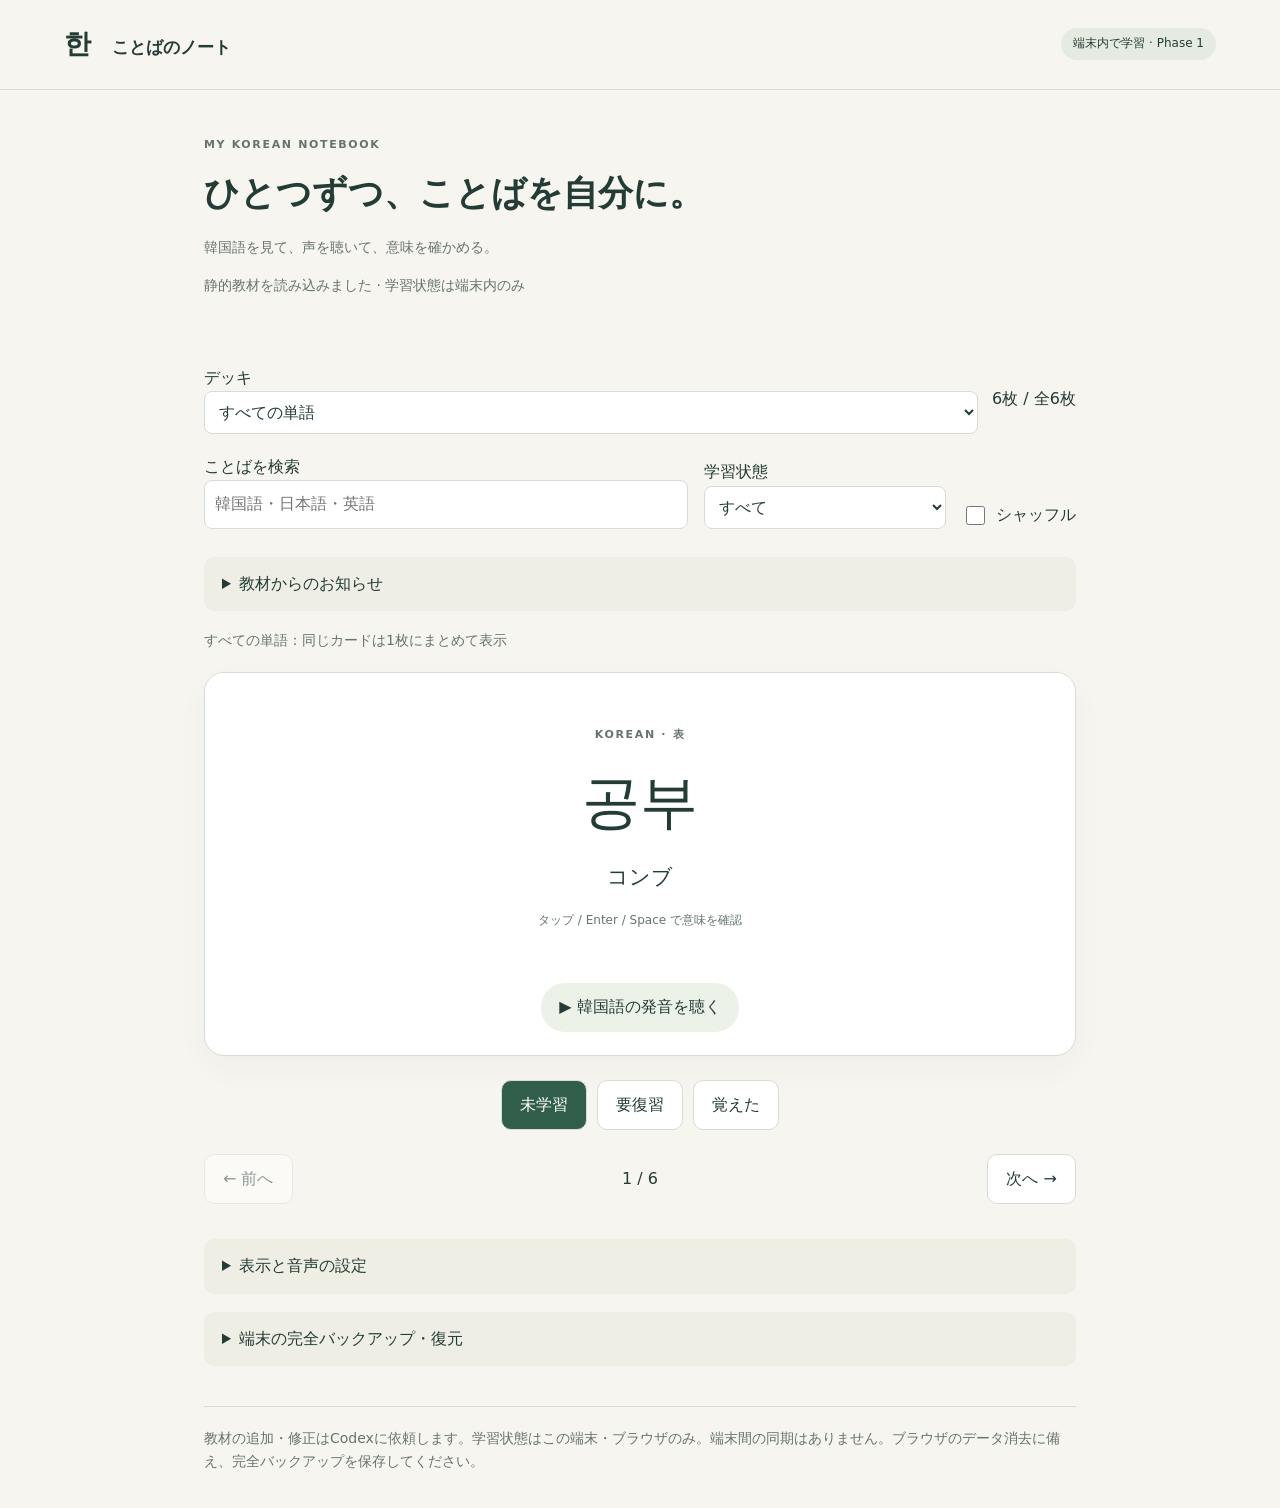
==== docs/index.html @ 1b227cf5 "Publish buildless Korean flashcards with local learning and validated backups" ====
<!doctype html><html lang="ja"><head><meta charset="utf-8"><meta name="viewport" content="width=device-width,initial-scale=1"><title>ことばのノート | 韓国語カード</title><link rel="stylesheet" href="./styles.css"></head>
<body><header><div class="brand">한 <span>ことばのノート</span></div><span class="badge">端末内で学習 · Phase 1</span></header><main>
<div class="intro"><p class="eyebrow">MY KOREAN NOTEBOOK</p><h1>ひとつずつ、ことばを自分に。</h1><p>韓国語を見て、声を聴いて、意味を確かめる。</p></div>
<p id="catalogStatus" class="muted" role="status">教材を読み込んでいます…</p><p id="message" role="status" aria-live="polite"></p>
<details id="legacy" hidden><summary>以前のローカル教材について</summary><p id="legacyCount"></p><label class="inline"><input id="legacyAck" type="checkbox">旧データを保持して移行し、同じ語が重複する場合があることを確認しました</label><button id="migrate">Phase 0データをこの端末へ移行</button></details>
<section aria-label="カード閲覧"><div class="toolbar"><label>デッキ<select id="deckSelect"><option value="">すべての単語</option></select></label><span id="count">0枚</span></div>
<div class="filters"><label>ことばを検索<input type="search" id="search" placeholder="韓国語・日本語・英語"></label><label>学習状態<select id="filter"><option value="">すべて</option><option value="unseen">未学習</option><option value="review">要復習</option><option value="known">覚えた</option></select></label><label class="inline"><input id="shuffle" type="checkbox">シャッフル</label></div>
<details id="warningsBox" hidden><summary>教材からのお知らせ</summary><ul id="warnings"></ul></details><p id="empty">表示するカードがありません。検索・絞り込み、教材の読み込み状態を確認してください。</p>
<div id="studyContent" hidden><p id="source" class="muted"></p><div class="card-shell"><button id="card" class="card" aria-label="カードを裏返す"><span id="side" class="eyebrow"></span><span id="primary"></span><span id="secondary"></span><span id="flipHint"></span></button><button id="speak" class="audio">▶ 韓国語の発音を聴く</button></div>
<p id="review" class="review"></p><details id="aids"><summary>読みの補助・発音メモ</summary><div id="aidText"></div></details><div id="notes" hidden></div>
<div class="study-actions" aria-label="このカードの学習状態"><button id="unseen" aria-pressed="false">未学習</button><button id="reviewState" aria-pressed="false">要復習</button><button id="known" aria-pressed="false">覚えた</button></div>
<div class="navigation"><button id="prev">← 前へ</button><span id="position" aria-live="polite"></span><button id="next">次へ →</button></div></div></section>
<details class="settings"><summary>表示と音声の設定</summary><label class="inline"><input type="checkbox" id="kana" checked>カタカナを表示</label><label class="inline"><input type="checkbox" id="romanization">ローマ字（RR）を読み補助に表示</label><label class="inline"><input type="checkbox" id="ipa">IPAを読み補助に表示</label><p class="muted">カタカナは発音の近似です。</p><label>韓国語の音声<select id="voice"></select></label><label>読み上げ速度 <input id="rate" type="range" min="0.5" max="1.5" step="0.1" value="0.9"><output id="rateValue">0.9</output></label><p id="speechStatus" role="status"></p></details>
<details id="backupPanel"><summary>端末の完全バックアップ・復元</summary><p>全教材・所属・学習状態・表示設定を保存します。個人バックアップはGitへ入れず、手元に保管してください。</p><button id="export" disabled>完全バックアップを保存</button><h2>バックアップから復元</h2><p>20 MiBまで。同じIDは内容・状態を上書きし、ファイルにない既存データは残します。復元した内容は端末内でカタログ更新より優先します。</p><label>バックアップJSONファイル<input id="backupFile" type="file" accept=".json,application/json"></label><label>バックアップJSON本文<textarea id="backupText" rows="6" spellcheck="false"></textarea></label><button id="previewRestore" disabled>復元内容を確認</button><section id="restorePreview" hidden><p id="restoreSummary"></p><label class="inline"><input id="restoreAck" type="checkbox">同IDの上書きと復元内容の端末内保護を確認しました</label><button id="restoreConfirm" class="primary">確認した内容で復元</button></section>
<h2>配信教材の最新版に戻す</h2><p>復元保護を解除し、現在読み込んだカタログにあるIDの教材内容・デッキ・所属を配信版に戻します。学習状態とカタログにない教材は保持します。事前に完全バックアップを保存してください。</p><label class="inline"><input id="latestAck" type="checkbox">カタログにある教材の復元保護を解除することを確認しました</label><button id="latest" disabled>配信教材の最新版に戻す</button></details>
<footer>教材の追加・修正はCodexに依頼します。学習状態はこの端末・ブラウザのみ。端末間の同期はありません。ブラウザのデータ消去に備え、完全バックアップを保存してください。</footer>
</main><script type="module" src="./js/app.js"></script></body></html>
---- docs/styles.css ----
:root{color-scheme:light;--ink:#233c35;--muted:#66746e;--paper:#f7f5ef;--line:#d6ddd4;--green:#315d4b}*{box-sizing:border-box}body{margin:0;background:var(--paper);color:var(--ink);font:16px/1.65 system-ui,"Yu Gothic",sans-serif}header{padding:22px max(5vw,20px);border-bottom:1px solid var(--line);display:flex;align-items:center;justify-content:space-between;gap:12px}.brand{font-size:27px;font-weight:650}.brand span{font-size:17px;margin-left:12px}.badge{font-size:12px;background:#e6ebe1;padding:6px 12px;border-radius:20px}main{max-width:920px;margin:auto;padding:35px 24px}.eyebrow{letter-spacing:.15em;font-size:11px;font-weight:650;color:var(--muted)}h1{font-size:clamp(24px,4vw,35px);font-weight:600;margin:9px 0}h2{font-size:23px}.intro>p:last-child,.muted,footer{color:var(--muted);font-size:14px}nav{display:flex;gap:10px;margin:30px 0 10px}button,select,input,textarea{font:inherit}button{cursor:pointer;border:1px solid var(--line);border-radius:10px;background:#fff;padding:11px 18px;color:var(--ink)}button:hover{background:#edf1e9}button:disabled{opacity:.5;cursor:default}button:focus-visible,select:focus-visible,textarea:focus-visible,input:focus-visible,summary:focus-visible{outline:3px solid #c08840;outline-offset:3px}nav button[aria-pressed=true],.primary{background:var(--green);color:white;border-color:var(--green)}[hidden]{display:none!important}#message{min-height:26px;overflow-wrap:anywhere}.error{color:#9b3428}.toolbar{display:flex;align-items:center;justify-content:space-between;gap:14px}.toolbar label{flex:1}label{display:block;margin:10px 0}select,textarea{display:block;width:100%;border:1px solid var(--line);background:white;border-radius:8px;padding:10px;color:var(--ink)}textarea{resize:vertical}input[type=file]{display:block;max-width:100%;margin-top:7px}input[type=checkbox]{width:19px;height:19px;accent-color:var(--green)}.card-shell{background:white;border:1px solid var(--line);border-radius:20px;margin-top:20px;overflow:hidden;box-shadow:0 12px 30px #263b3009}.card{width:100%;min-height:310px;border:0;border-radius:0;display:flex;flex-direction:column;align-items:center;justify-content:center;gap:16px;padding:30px}.card:hover{background:#fffef9}#primary{font-size:clamp(30px,6vw,58px);line-height:1.45;overflow-wrap:anywhere;max-width:100%}#secondary{font-size:21px;white-space:pre-wrap;overflow-wrap:anywhere;max-width:100%}#flipHint{font-size:12px;color:var(--muted)}.audio{display:block;margin:0 auto 23px;background:#edf2e9;border:0;border-radius:24px}.navigation{display:flex;justify-content:space-between;align-items:center;margin:24px 0}.review{color:#8d5721}details{margin:18px 0;padding:14px 18px;background:#eeeee5;border-radius:10px}summary{cursor:pointer;font-weight:550}#notes p,#aidText p{white-space:pre-wrap;overflow-wrap:anywhere}.settings{margin-top:35px}.settings label{max-width:570px}.inline{display:flex;align-items:center;gap:8px}.import-tools{display:flex;align-items:center;gap:20px;flex-wrap:wrap}.preview-row{display:flex;align-items:flex-start;gap:12px;padding:15px;background:white;border:1px solid var(--line);border-radius:9px}.preview-row span{overflow-wrap:anywhere;min-width:0;white-space:pre-wrap}#confirm{margin:18px 6px 0 0}footer{margin:40px 0 0;border-top:1px solid var(--line);padding-top:20px}#source,#warnings li,#previewWarnings li{overflow-wrap:anywhere}#rate{vertical-align:middle;max-width:55%}@media(max-width:520px){header{padding:15px;align-items:flex-start}.brand span{display:block;margin:0;font-size:13px}.badge{font-size:10px}main{padding:23px 16px}.toolbar{align-items:flex-end}#count{font-size:12px;white-space:nowrap}.card{min-height:280px;padding:25px 18px}button{padding:10px 13px}.navigation{gap:8px}}
input[type=search]{display:block;width:100%;padding:10px;border:1px solid var(--line);border-radius:8px;background:white;color:var(--ink)}.filters{display:grid;grid-template-columns:2fr 1fr auto;gap:16px;align-items:end}.filters label{min-width:0}.study-actions{display:flex;gap:10px;justify-content:center;margin-top:24px}.study-actions button[aria-pressed=true]{background:var(--green);color:white}#results{white-space:pre-wrap;overflow-wrap:anywhere}.inline input{flex-shrink:0}@media(max-width:600px){.filters{grid-template-columns:1fr 1fr;gap:4px 12px}.filters>label:first-child{grid-column:1/-1}.study-actions{gap:7px}}
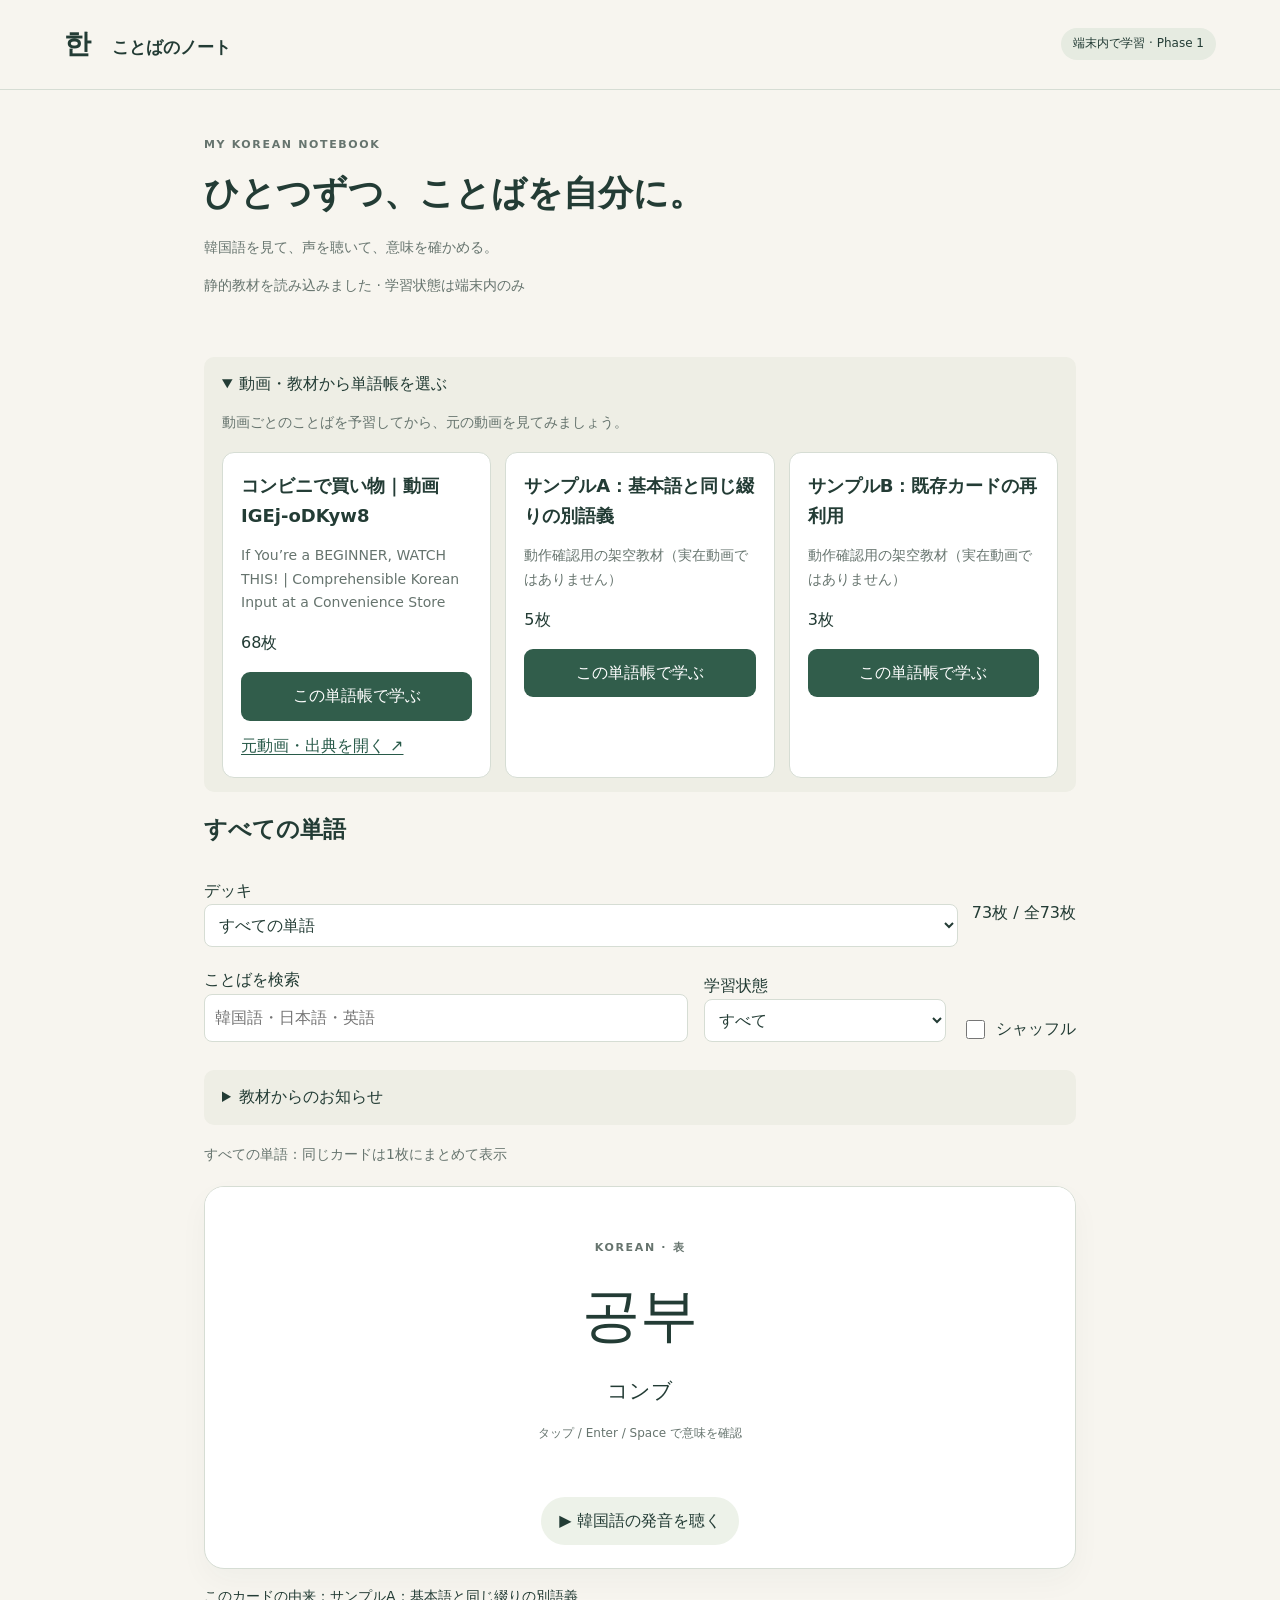
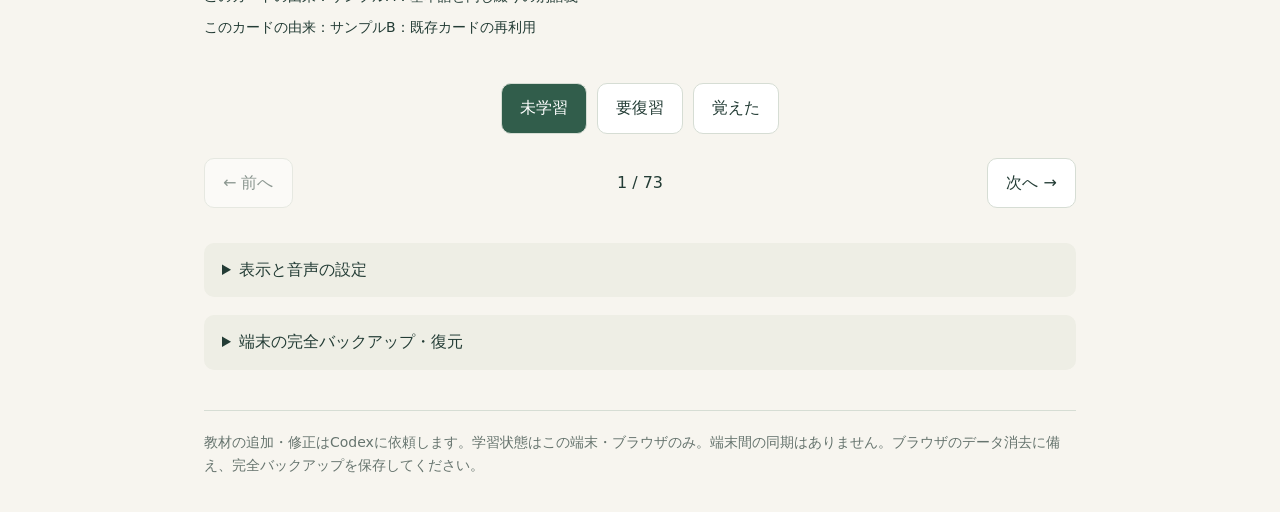
==== commit 87c3f12d: "Add video-specific deck navigation and convenience store vocabulary" ====
--- a/docs/index.html
+++ b/docs/index.html
@@ -2,12 +2,14 @@
 <body><header><div class="brand">한 <span>ことばのノート</span></div><span class="badge">端末内で学習 · Phase 1</span></header><main>
 <div class="intro"><p class="eyebrow">MY KOREAN NOTEBOOK</p><h1>ひとつずつ、ことばを自分に。</h1><p>韓国語を見て、声を聴いて、意味を確かめる。</p></div>
 <p id="catalogStatus" class="muted" role="status">教材を読み込んでいます…</p><p id="message" role="status" aria-live="polite"></p>
+<details id="deckLibrary" open><summary>動画・教材から単語帳を選ぶ</summary><p class="muted">動画ごとのことばを予習してから、元の動画を見てみましょう。</p><div id="deckCards" class="deck-grid"></div></details>
 <details id="legacy" hidden><summary>以前のローカル教材について</summary><p id="legacyCount"></p><label class="inline"><input id="legacyAck" type="checkbox">旧データを保持して移行し、同じ語が重複する場合があることを確認しました</label><button id="migrate">Phase 0データをこの端末へ移行</button></details>
-<section aria-label="カード閲覧"><div class="toolbar"><label>デッキ<select id="deckSelect"><option value="">すべての単語</option></select></label><span id="count">0枚</span></div>
+<section aria-label="カード閲覧"><h2 id="studyHeading" tabindex="-1">すべての単語</h2><div id="selectedSource" class="source-panel"></div><div class="toolbar"><label>デッキ<select id="deckSelect"><option value="">すべての単語</option></select></label><span id="count">0枚</span></div>
 <div class="filters"><label>ことばを検索<input type="search" id="search" placeholder="韓国語・日本語・英語"></label><label>学習状態<select id="filter"><option value="">すべて</option><option value="unseen">未学習</option><option value="review">要復習</option><option value="known">覚えた</option></select></label><label class="inline"><input id="shuffle" type="checkbox">シャッフル</label></div>
 <details id="warningsBox" hidden><summary>教材からのお知らせ</summary><ul id="warnings"></ul></details><p id="empty">表示するカードがありません。検索・絞り込み、教材の読み込み状態を確認してください。</p>
 <div id="studyContent" hidden><p id="source" class="muted"></p><div class="card-shell"><button id="card" class="card" aria-label="カードを裏返す"><span id="side" class="eyebrow"></span><span id="primary"></span><span id="secondary"></span><span id="flipHint"></span></button><button id="speak" class="audio">▶ 韓国語の発音を聴く</button></div>
 <p id="review" class="review"></p><details id="aids"><summary>読みの補助・発音メモ</summary><div id="aidText"></div></details><div id="notes" hidden></div>
+<div id="cardSources" class="source-panel" aria-label="このカードの由来"></div>
 <div class="study-actions" aria-label="このカードの学習状態"><button id="unseen" aria-pressed="false">未学習</button><button id="reviewState" aria-pressed="false">要復習</button><button id="known" aria-pressed="false">覚えた</button></div>
 <div class="navigation"><button id="prev">← 前へ</button><span id="position" aria-live="polite"></span><button id="next">次へ →</button></div></div></section>
 <details class="settings"><summary>表示と音声の設定</summary><label class="inline"><input type="checkbox" id="kana" checked>カタカナを表示</label><label class="inline"><input type="checkbox" id="romanization">ローマ字（RR）を読み補助に表示</label><label class="inline"><input type="checkbox" id="ipa">IPAを読み補助に表示</label><p class="muted">カタカナは発音の近似です。</p><label>韓国語の音声<select id="voice"></select></label><label>読み上げ速度 <input id="rate" type="range" min="0.5" max="1.5" step="0.1" value="0.9"><output id="rateValue">0.9</output></label><p id="speechStatus" role="status"></p></details>
--- a/docs/styles.css
+++ b/docs/styles.css
@@ -1,2 +1,3 @@
 :root{color-scheme:light;--ink:#233c35;--muted:#66746e;--paper:#f7f5ef;--line:#d6ddd4;--green:#315d4b}*{box-sizing:border-box}body{margin:0;background:var(--paper);color:var(--ink);font:16px/1.65 system-ui,"Yu Gothic",sans-serif}header{padding:22px max(5vw,20px);border-bottom:1px solid var(--line);display:flex;align-items:center;justify-content:space-between;gap:12px}.brand{font-size:27px;font-weight:650}.brand span{font-size:17px;margin-left:12px}.badge{font-size:12px;background:#e6ebe1;padding:6px 12px;border-radius:20px}main{max-width:920px;margin:auto;padding:35px 24px}.eyebrow{letter-spacing:.15em;font-size:11px;font-weight:650;color:var(--muted)}h1{font-size:clamp(24px,4vw,35px);font-weight:600;margin:9px 0}h2{font-size:23px}.intro>p:last-child,.muted,footer{color:var(--muted);font-size:14px}nav{display:flex;gap:10px;margin:30px 0 10px}button,select,input,textarea{font:inherit}button{cursor:pointer;border:1px solid var(--line);border-radius:10px;background:#fff;padding:11px 18px;color:var(--ink)}button:hover{background:#edf1e9}button:disabled{opacity:.5;cursor:default}button:focus-visible,select:focus-visible,textarea:focus-visible,input:focus-visible,summary:focus-visible{outline:3px solid #c08840;outline-offset:3px}nav button[aria-pressed=true],.primary{background:var(--green);color:white;border-color:var(--green)}[hidden]{display:none!important}#message{min-height:26px;overflow-wrap:anywhere}.error{color:#9b3428}.toolbar{display:flex;align-items:center;justify-content:space-between;gap:14px}.toolbar label{flex:1}label{display:block;margin:10px 0}select,textarea{display:block;width:100%;border:1px solid var(--line);background:white;border-radius:8px;padding:10px;color:var(--ink)}textarea{resize:vertical}input[type=file]{display:block;max-width:100%;margin-top:7px}input[type=checkbox]{width:19px;height:19px;accent-color:var(--green)}.card-shell{background:white;border:1px solid var(--line);border-radius:20px;margin-top:20px;overflow:hidden;box-shadow:0 12px 30px #263b3009}.card{width:100%;min-height:310px;border:0;border-radius:0;display:flex;flex-direction:column;align-items:center;justify-content:center;gap:16px;padding:30px}.card:hover{background:#fffef9}#primary{font-size:clamp(30px,6vw,58px);line-height:1.45;overflow-wrap:anywhere;max-width:100%}#secondary{font-size:21px;white-space:pre-wrap;overflow-wrap:anywhere;max-width:100%}#flipHint{font-size:12px;color:var(--muted)}.audio{display:block;margin:0 auto 23px;background:#edf2e9;border:0;border-radius:24px}.navigation{display:flex;justify-content:space-between;align-items:center;margin:24px 0}.review{color:#8d5721}details{margin:18px 0;padding:14px 18px;background:#eeeee5;border-radius:10px}summary{cursor:pointer;font-weight:550}#notes p,#aidText p{white-space:pre-wrap;overflow-wrap:anywhere}.settings{margin-top:35px}.settings label{max-width:570px}.inline{display:flex;align-items:center;gap:8px}.import-tools{display:flex;align-items:center;gap:20px;flex-wrap:wrap}.preview-row{display:flex;align-items:flex-start;gap:12px;padding:15px;background:white;border:1px solid var(--line);border-radius:9px}.preview-row span{overflow-wrap:anywhere;min-width:0;white-space:pre-wrap}#confirm{margin:18px 6px 0 0}footer{margin:40px 0 0;border-top:1px solid var(--line);padding-top:20px}#source,#warnings li,#previewWarnings li{overflow-wrap:anywhere}#rate{vertical-align:middle;max-width:55%}@media(max-width:520px){header{padding:15px;align-items:flex-start}.brand span{display:block;margin:0;font-size:13px}.badge{font-size:10px}main{padding:23px 16px}.toolbar{align-items:flex-end}#count{font-size:12px;white-space:nowrap}.card{min-height:280px;padding:25px 18px}button{padding:10px 13px}.navigation{gap:8px}}
 input[type=search]{display:block;width:100%;padding:10px;border:1px solid var(--line);border-radius:8px;background:white;color:var(--ink)}.filters{display:grid;grid-template-columns:2fr 1fr auto;gap:16px;align-items:end}.filters label{min-width:0}.study-actions{display:flex;gap:10px;justify-content:center;margin-top:24px}.study-actions button[aria-pressed=true]{background:var(--green);color:white}#results{white-space:pre-wrap;overflow-wrap:anywhere}.inline input{flex-shrink:0}@media(max-width:600px){.filters{grid-template-columns:1fr 1fr;gap:4px 12px}.filters>label:first-child{grid-column:1/-1}.study-actions{gap:7px}}
+.deck-grid{display:grid;grid-template-columns:repeat(auto-fit,minmax(min(100%,240px),1fr));gap:14px;margin-top:18px}.deck-tile{padding:18px;background:white;border:1px solid var(--line);border-radius:12px;min-width:0}.deck-tile h3{font-size:18px;margin:0 0 8px;overflow-wrap:anywhere}.deck-tile p,.source-panel{overflow-wrap:anywhere}.deck-tile a{display:block;margin-top:12px}.deck-open{background:var(--green);color:white!important;padding:11px 15px;border-radius:9px;text-decoration:none;text-align:center}a{color:#285a49;text-underline-offset:3px}a:focus-visible{outline:3px solid #c08840;outline-offset:3px}.source-panel{font-size:14px;padding:0 0 12px}.source-panel p{margin:8px 0}.source-panel:empty{display:none}#studyHeading{scroll-margin-top:20px}
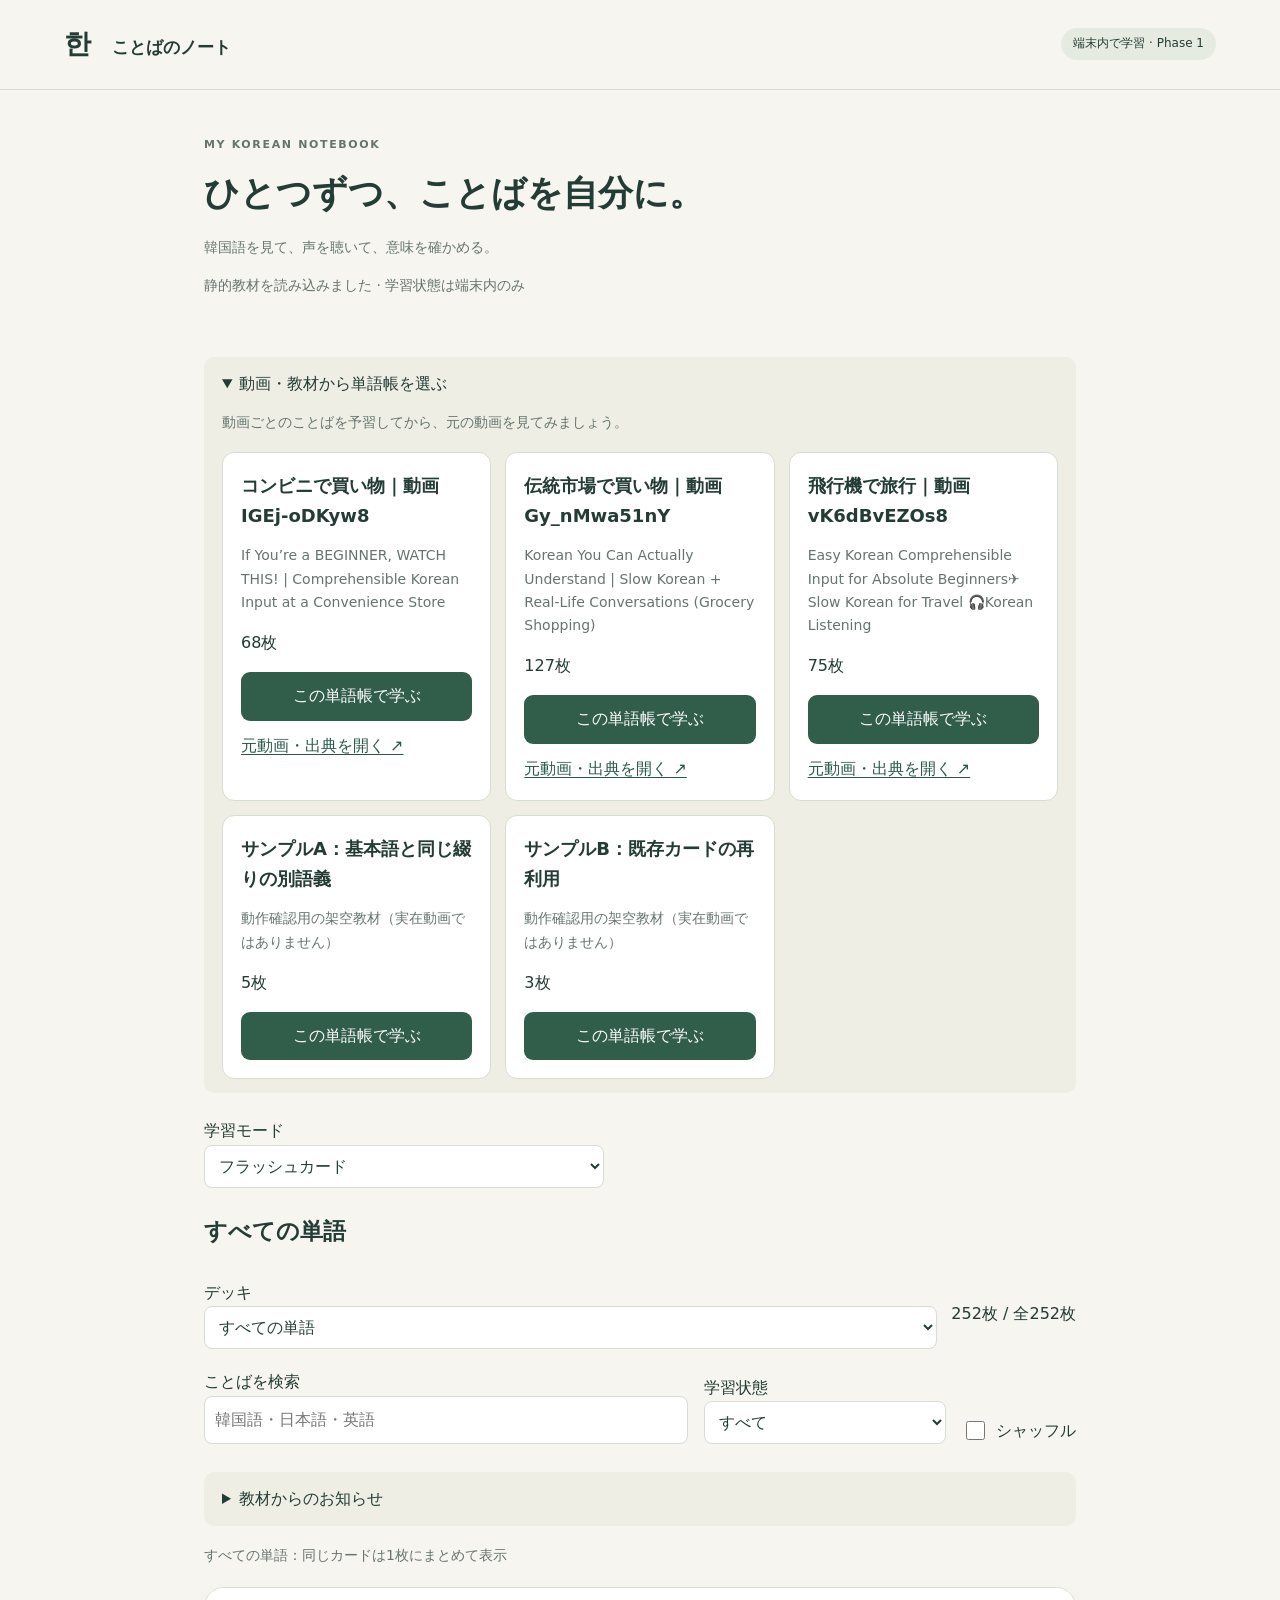
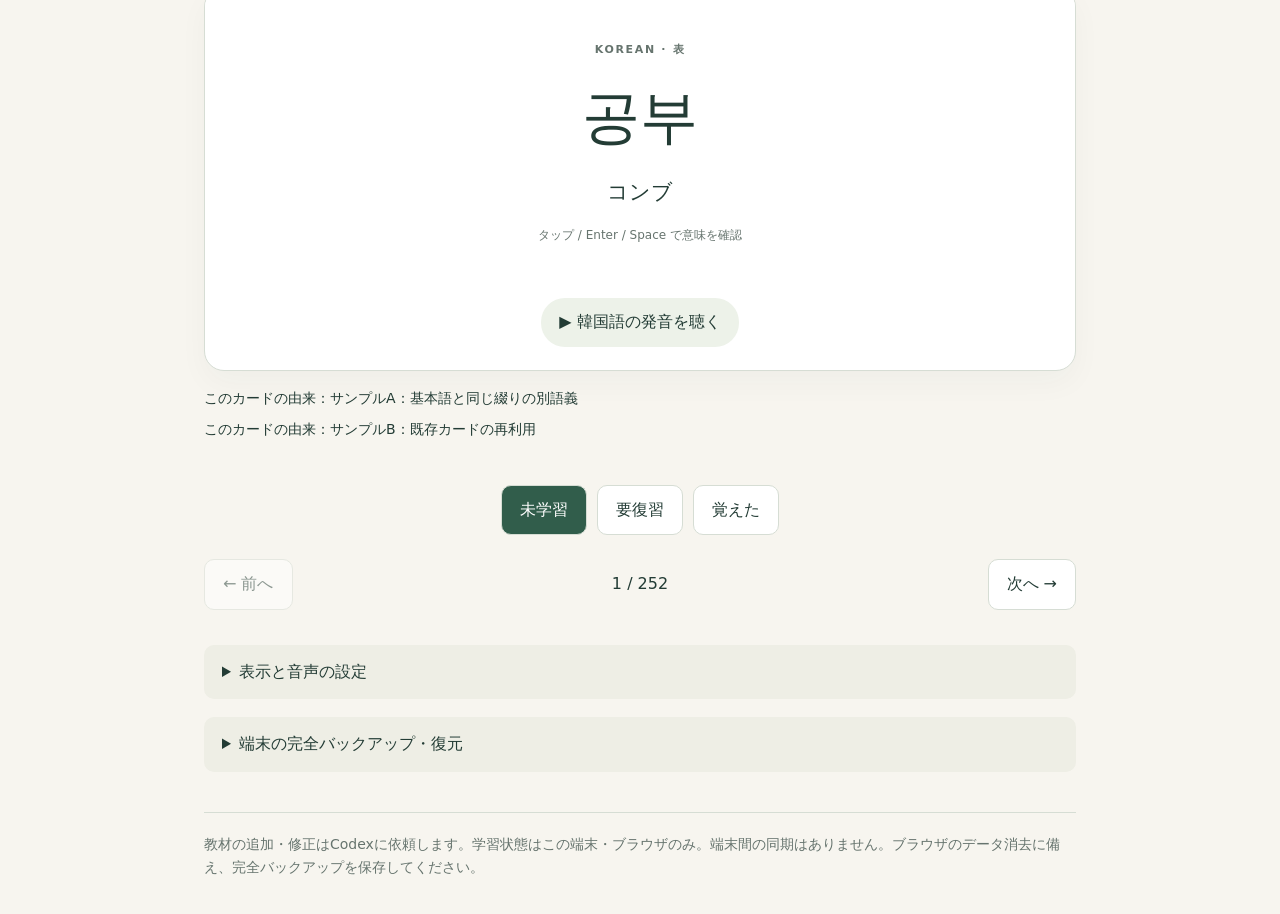
==== commit e76b6456: "Add kana reading practice mode with IME-safe grading" ====
--- a/docs/index.html
+++ b/docs/index.html
@@ -4,10 +4,18 @@
 <p id="catalogStatus" class="muted" role="status">教材を読み込んでいます…</p><p id="message" role="status" aria-live="polite"></p>
 <details id="deckLibrary" open><summary>動画・教材から単語帳を選ぶ</summary><p class="muted">動画ごとのことばを予習してから、元の動画を見てみましょう。</p><div id="deckCards" class="deck-grid"></div></details>
 <details id="legacy" hidden><summary>以前のローカル教材について</summary><p id="legacyCount"></p><label class="inline"><input id="legacyAck" type="checkbox">旧データを保持して移行し、同じ語が重複する場合があることを確認しました</label><button id="migrate">Phase 0データをこの端末へ移行</button></details>
-<section aria-label="カード閲覧"><h2 id="studyHeading" tabindex="-1">すべての単語</h2><div id="selectedSource" class="source-panel"></div><div class="toolbar"><label>デッキ<select id="deckSelect"><option value="">すべての単語</option></select></label><span id="count">0枚</span></div>
+<section aria-label="カード閲覧"><label class="mode-select">学習モード<select id="studyMode"><option value="cards">フラッシュカード</option><option value="reading">読み方練習</option></select></label><h2 id="studyHeading" tabindex="-1">すべての単語</h2><div id="selectedSource" class="source-panel"></div><div class="toolbar"><label>デッキ<select id="deckSelect"><option value="">すべての単語</option></select></label><span id="count">0枚</span></div>
 <div class="filters"><label>ことばを検索<input type="search" id="search" placeholder="韓国語・日本語・英語"></label><label>学習状態<select id="filter"><option value="">すべて</option><option value="unseen">未学習</option><option value="review">要復習</option><option value="known">覚えた</option></select></label><label class="inline"><input id="shuffle" type="checkbox">シャッフル</label></div>
 <details id="warningsBox" hidden><summary>教材からのお知らせ</summary><ul id="warnings"></ul></details><p id="empty">表示するカードがありません。検索・絞り込み、教材の読み込み状態を確認してください。</p>
-<div id="studyContent" hidden><p id="source" class="muted"></p><div class="card-shell"><button id="card" class="card" aria-label="カードを裏返す"><span id="side" class="eyebrow"></span><span id="primary"></span><span id="secondary"></span><span id="flipHint"></span></button><button id="speak" class="audio">▶ 韓国語の発音を聴く</button></div>
+<section id="readingPanel" hidden aria-label="読み方練習">
+<p class="muted">登録されたカナ読みとの照合です。実際の韓国語発音を判定するものではありません。ひらがな・カタカナ・半角カナ・空白の違いは同じと扱います。</p>
+<p class="muted">読み未登録・要確認のカードは出題しません。練習結果は保存せず、「覚えた」などの学習状態も変更しません。</p>
+<p id="readingExcluded"></p><p id="readingEmpty">出題できるカードがありません。デッキや絞り込みを変更してください。</p>
+<p id="readingPosition"></p><p id="readingQuestion" class="reading-question" lang="ko"></p>
+<form id="readingForm" autocomplete="off"><label for="readingAnswer">日本語の読み</label><input id="readingAnswer" type="text" lang="ja" inputmode="text" enterkeyhint="done" autocomplete="off" autocapitalize="off" spellcheck="false" maxlength="500" aria-describedby="readingInputHelp"><p id="readingInputHelp" class="muted">長音・促音・小さい文字は区別します。変換を確定してから「答え合わせ」を押してください。</p><button id="readingSubmit" class="primary" type="submit">答え合わせ</button></form>
+<p id="readingFeedback" role="status" aria-live="polite"></p><div id="readingResult"></div>
+<div class="reading-actions"><button id="readingSpeak" type="button" hidden>▶ 韓国語の発音を聴く</button><button id="readingNext" type="button" hidden>次の問題 →</button><button id="readingRestart" type="button" hidden>もう一度練習</button></div>
+</section><div id="studyContent" hidden><p id="source" class="muted"></p><div class="card-shell"><button id="card" class="card" aria-label="カードを裏返す"><span id="side" class="eyebrow"></span><span id="primary"></span><span id="secondary"></span><span id="flipHint"></span></button><button id="speak" class="audio">▶ 韓国語の発音を聴く</button></div>
 <p id="review" class="review"></p><details id="aids"><summary>読みの補助・発音メモ</summary><div id="aidText"></div></details><div id="notes" hidden></div>
 <div id="cardSources" class="source-panel" aria-label="このカードの由来"></div>
 <div class="study-actions" aria-label="このカードの学習状態"><button id="unseen" aria-pressed="false">未学習</button><button id="reviewState" aria-pressed="false">要復習</button><button id="known" aria-pressed="false">覚えた</button></div>
--- a/docs/styles.css
+++ b/docs/styles.css
@@ -1,3 +1,5 @@
 :root{color-scheme:light;--ink:#233c35;--muted:#66746e;--paper:#f7f5ef;--line:#d6ddd4;--green:#315d4b}*{box-sizing:border-box}body{margin:0;background:var(--paper);color:var(--ink);font:16px/1.65 system-ui,"Yu Gothic",sans-serif}header{padding:22px max(5vw,20px);border-bottom:1px solid var(--line);display:flex;align-items:center;justify-content:space-between;gap:12px}.brand{font-size:27px;font-weight:650}.brand span{font-size:17px;margin-left:12px}.badge{font-size:12px;background:#e6ebe1;padding:6px 12px;border-radius:20px}main{max-width:920px;margin:auto;padding:35px 24px}.eyebrow{letter-spacing:.15em;font-size:11px;font-weight:650;color:var(--muted)}h1{font-size:clamp(24px,4vw,35px);font-weight:600;margin:9px 0}h2{font-size:23px}.intro>p:last-child,.muted,footer{color:var(--muted);font-size:14px}nav{display:flex;gap:10px;margin:30px 0 10px}button,select,input,textarea{font:inherit}button{cursor:pointer;border:1px solid var(--line);border-radius:10px;background:#fff;padding:11px 18px;color:var(--ink)}button:hover{background:#edf1e9}button:disabled{opacity:.5;cursor:default}button:focus-visible,select:focus-visible,textarea:focus-visible,input:focus-visible,summary:focus-visible{outline:3px solid #c08840;outline-offset:3px}nav button[aria-pressed=true],.primary{background:var(--green);color:white;border-color:var(--green)}[hidden]{display:none!important}#message{min-height:26px;overflow-wrap:anywhere}.error{color:#9b3428}.toolbar{display:flex;align-items:center;justify-content:space-between;gap:14px}.toolbar label{flex:1}label{display:block;margin:10px 0}select,textarea{display:block;width:100%;border:1px solid var(--line);background:white;border-radius:8px;padding:10px;color:var(--ink)}textarea{resize:vertical}input[type=file]{display:block;max-width:100%;margin-top:7px}input[type=checkbox]{width:19px;height:19px;accent-color:var(--green)}.card-shell{background:white;border:1px solid var(--line);border-radius:20px;margin-top:20px;overflow:hidden;box-shadow:0 12px 30px #263b3009}.card{width:100%;min-height:310px;border:0;border-radius:0;display:flex;flex-direction:column;align-items:center;justify-content:center;gap:16px;padding:30px}.card:hover{background:#fffef9}#primary{font-size:clamp(30px,6vw,58px);line-height:1.45;overflow-wrap:anywhere;max-width:100%}#secondary{font-size:21px;white-space:pre-wrap;overflow-wrap:anywhere;max-width:100%}#flipHint{font-size:12px;color:var(--muted)}.audio{display:block;margin:0 auto 23px;background:#edf2e9;border:0;border-radius:24px}.navigation{display:flex;justify-content:space-between;align-items:center;margin:24px 0}.review{color:#8d5721}details{margin:18px 0;padding:14px 18px;background:#eeeee5;border-radius:10px}summary{cursor:pointer;font-weight:550}#notes p,#aidText p{white-space:pre-wrap;overflow-wrap:anywhere}.settings{margin-top:35px}.settings label{max-width:570px}.inline{display:flex;align-items:center;gap:8px}.import-tools{display:flex;align-items:center;gap:20px;flex-wrap:wrap}.preview-row{display:flex;align-items:flex-start;gap:12px;padding:15px;background:white;border:1px solid var(--line);border-radius:9px}.preview-row span{overflow-wrap:anywhere;min-width:0;white-space:pre-wrap}#confirm{margin:18px 6px 0 0}footer{margin:40px 0 0;border-top:1px solid var(--line);padding-top:20px}#source,#warnings li,#previewWarnings li{overflow-wrap:anywhere}#rate{vertical-align:middle;max-width:55%}@media(max-width:520px){header{padding:15px;align-items:flex-start}.brand span{display:block;margin:0;font-size:13px}.badge{font-size:10px}main{padding:23px 16px}.toolbar{align-items:flex-end}#count{font-size:12px;white-space:nowrap}.card{min-height:280px;padding:25px 18px}button{padding:10px 13px}.navigation{gap:8px}}
 input[type=search]{display:block;width:100%;padding:10px;border:1px solid var(--line);border-radius:8px;background:white;color:var(--ink)}.filters{display:grid;grid-template-columns:2fr 1fr auto;gap:16px;align-items:end}.filters label{min-width:0}.study-actions{display:flex;gap:10px;justify-content:center;margin-top:24px}.study-actions button[aria-pressed=true]{background:var(--green);color:white}#results{white-space:pre-wrap;overflow-wrap:anywhere}.inline input{flex-shrink:0}@media(max-width:600px){.filters{grid-template-columns:1fr 1fr;gap:4px 12px}.filters>label:first-child{grid-column:1/-1}.study-actions{gap:7px}}
 .deck-grid{display:grid;grid-template-columns:repeat(auto-fit,minmax(min(100%,240px),1fr));gap:14px;margin-top:18px}.deck-tile{padding:18px;background:white;border:1px solid var(--line);border-radius:12px;min-width:0}.deck-tile h3{font-size:18px;margin:0 0 8px;overflow-wrap:anywhere}.deck-tile p,.source-panel{overflow-wrap:anywhere}.deck-tile a{display:block;margin-top:12px}.deck-open{background:var(--green);color:white!important;padding:11px 15px;border-radius:9px;text-decoration:none;text-align:center}a{color:#285a49;text-underline-offset:3px}a:focus-visible{outline:3px solid #c08840;outline-offset:3px}.source-panel{font-size:14px;padding:0 0 12px}.source-panel p{margin:8px 0}.source-panel:empty{display:none}#studyHeading{scroll-margin-top:20px}
+
+.mode-select{max-width:400px;margin:25px 0}.reading-question{font-size:clamp(32px,7vw,60px);text-align:center;overflow-wrap:anywhere;background:white;border:1px solid var(--line);border-radius:18px;padding:30px 18px;margin:18px 0}#readingAnswer{display:block;width:100%;min-width:0;font-size:20px;padding:12px;border:1px solid var(--line);border-radius:8px;background:white;color:var(--ink)}#readingFeedback{font-weight:650;overflow-wrap:anywhere}#readingResult{overflow-wrap:anywhere}.reading-actions{display:flex;gap:12px;flex-wrap:wrap;margin-top:18px}#readingSubmit{min-height:48px}@media(max-width:520px){.reading-actions button{width:100%}#readingSubmit{width:100%}}
